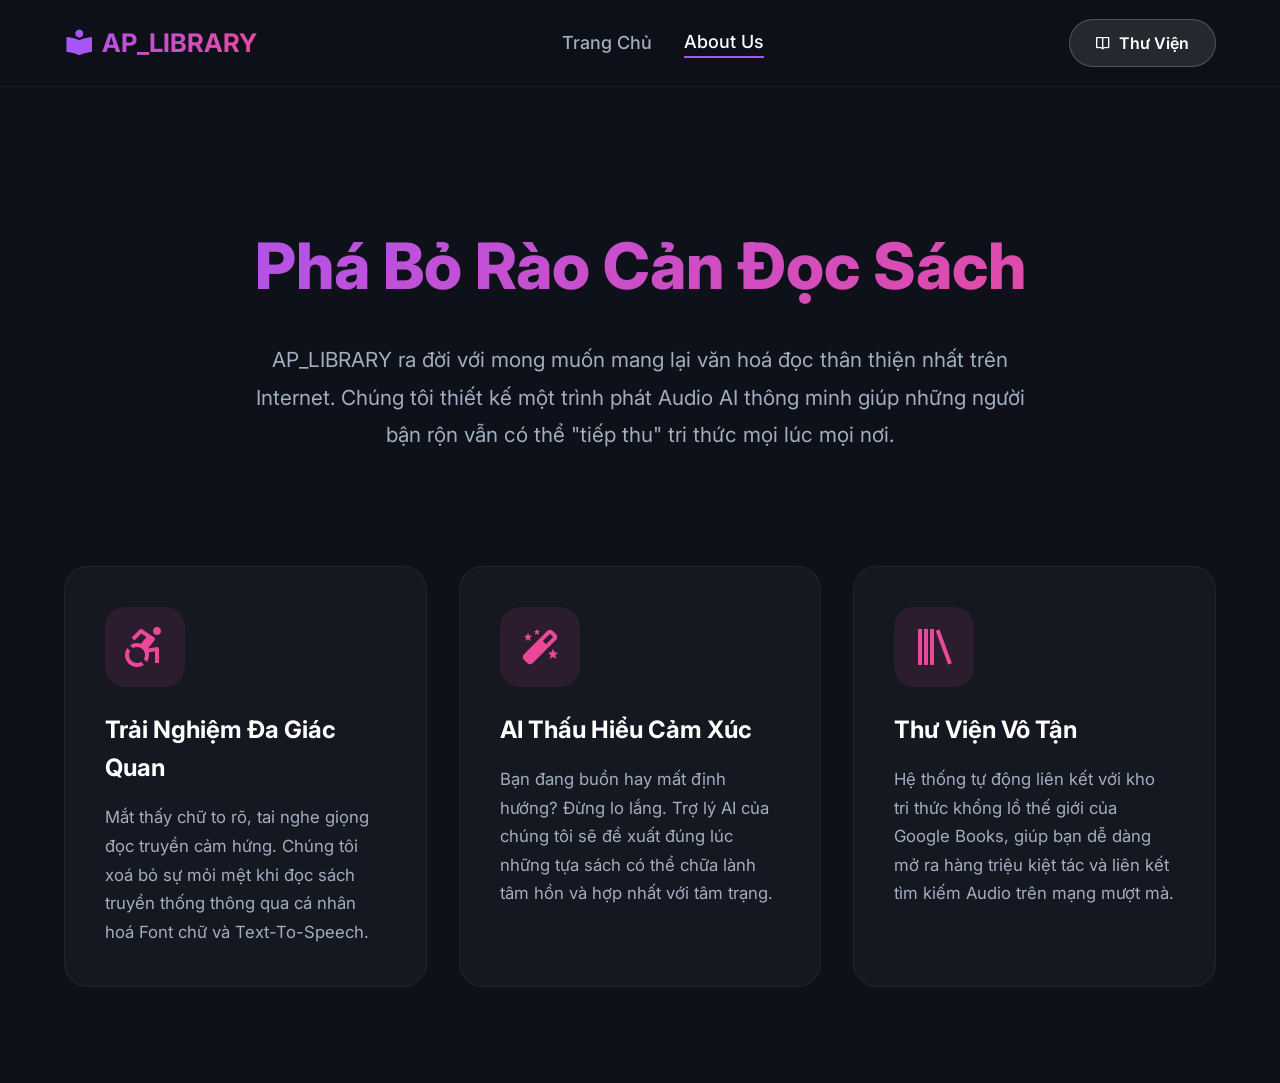
==== about.html @ d9124985 "feat: complete AP_LIBRARY web application - UI, Google Books API, and TTS features" ====
<!DOCTYPE html>
<html lang="en">
<head>
    <meta charset="UTF-8">
    <meta name="viewport" content="width=device-width, initial-scale=1.0">
    <title>About Us - AP_LIBRARY</title>
    
    <link rel="preconnect" href="https://fonts.googleapis.com">
    <link rel="preconnect" href="https://fonts.gstatic.com" crossorigin>
    <link href="https://fonts.googleapis.com/css2?family=Inter:wght@300;400;500;600;700;800&display=swap" rel="stylesheet">
    <link href='https://unpkg.com/boxicons@2.1.4/css/boxicons.min.css' rel='stylesheet'>
    <link rel="stylesheet" href="reset.css">
    <link rel="stylesheet" href="style.css">
    <style>
        .about-hero {
            padding: 8rem 4rem 4rem;
            text-align: center;
            animation: fadeIn 1s ease-out;
        }
        .about-hero h1 {
            font-size: 4rem;
            font-weight: 800;
            margin-bottom: 1.5rem;
            background: var(--primary-gradient);
            -webkit-background-clip: text;
            -webkit-text-fill-color: transparent;
        }
        .about-hero p {
            font-size: 1.3rem;
            color: var(--text-muted);
            max-width: 800px;
            margin: 0 auto 3rem;
            line-height: 1.8;
        }
        .about-grid {
            display: grid;
            grid-template-columns: repeat(auto-fit, minmax(300px, 1fr));
            gap: 2rem;
            padding: 0 4rem 6rem;
            max-width: 1200px;
            margin: 0 auto;
        }
        .about-card {
            background: var(--bg-surface);
            border: 1px solid var(--border-light);
            border-radius: var(--border-radius-lg);
            padding: 2.5rem;
            text-align: left;
            transition: var(--transition);
            opacity: 0;
            transform: translateY(20px);
            animation: slideUp 0.8s ease-out forwards;
        }
        .about-card:nth-child(2) { animation-delay: 0.2s; }
        .about-card:nth-child(3) { animation-delay: 0.4s; }

        .about-card:hover {
            transform: translateY(-5px);
            background: var(--bg-surface-hover);
            border-color: rgba(168, 85, 247, 0.4);
            box-shadow: 0 10px 30px rgba(168, 85, 247, 0.1);
        }
        .about-icon {
            font-size: 3rem;
            color: #ec4899;
            margin-bottom: 1.5rem;
            background: rgba(236, 72, 153, 0.1);
            padding: 1rem;
            border-radius: 20px;
            display: inline-block;
        }
        .about-card h3 {
            font-size: 1.5rem;
            font-weight: 700;
            margin-bottom: 1rem;
            color: white;
        }
        .about-card p {
            color: var(--text-muted);
            line-height: 1.7;
            font-size: 1.05rem;
        }

        @keyframes fadeIn {
            from { opacity: 0; }
            to { opacity: 1; }
        }
        @keyframes slideUp {
            from { opacity: 0; transform: translateY(20px); }
            to { opacity: 1; transform: translateY(0); }
        }

        /* Hover style for nav */
        .nav-links a:hover { color: #e9d5ff !important; }
    </style>
</head>
<body>

    <header class="navbar">
        <div class="logo">
            <i class='bx bxs-book-reader logo-icon'></i>
            <span>AP_LIBRARY</span>
        </div>

        <div class="nav-links" style="display: flex; gap: 2rem; align-items: center; font-weight: 500;">
            <a href="index.html" style="color: var(--text-muted); text-decoration: none; transition: 0.3s;">Trang Chủ</a>
            <a href="about.html" style="color: white; text-decoration: none; transition: 0.3s; border-bottom: 2px solid #a855f7;">About Us</a>
        </div>

        <div class="nav-actions">
            <!-- Nút về màn chính -->
            <a href="index.html" style="text-decoration: none;">
                <button class="btn-ai-toggle" style="background: rgba(255,255,255,0.1); box-shadow: none; border: 1px solid rgba(255,255,255,0.2);">
                    <i class='bx bx-book-open'></i> Thư Viện
                </button>
            </a>
        </div>
    </header>

    <main>
        <section class="about-hero">
            <h1>Phá Bỏ Rào Cản Đọc Sách</h1>
            <p>AP_LIBRARY ra đời với mong muốn mang lại văn hoá đọc thân thiện nhất trên Internet. Chúng tôi thiết kế một trình phát Audio AI thông minh giúp những người bận rộn vẫn có thể "tiếp thu" tri thức mọi lúc mọi nơi.</p>
        </section>

        <section class="about-grid">
            <div class="about-card">
                <i class='bx bx-accessibility about-icon'></i>
                <h3>Trải Nghiệm Đa Giác Quan</h3>
                <p>Mắt thấy chữ to rõ, tai nghe giọng đọc truyền cảm hứng. Chúng tôi xoá bỏ sự mỏi mệt khi đọc sách truyền thống thông qua cá nhân hoá Font chữ và Text-To-Speech.</p>
            </div>
            <div class="about-card">
                <i class='bx bxs-magic-wand about-icon'></i>
                <h3>AI Thấu Hiểu Cảm Xúc</h3>
                <p>Bạn đang buồn hay mất định hướng? Đừng lo lắng. Trợ lý AI của chúng tôi sẽ đề xuất đúng lúc những tựa sách có thể chữa lành tâm hồn và hợp nhất với tâm trạng.</p>
            </div>
            <div class="about-card">
                <i class='bx bx-library about-icon'></i>
                <h3>Thư Viện Vô Tận</h3>
                <p>Hệ thống tự động liên kết với kho tri thức khổng lồ thế giới của Google Books, giúp bạn dễ dàng mở ra hàng triệu kiệt tác và liên kết tìm kiếm Audio trên mạng mượt mà.</p>
            </div>
        </section>
    </main>

</body>
</html>
---- style.css ----
:root {
    --bg-dark: #0f111a;
    --bg-surface: rgba(255, 255, 255, 0.03);
    --bg-surface-hover: rgba(255, 255, 255, 0.08);
    --border-light: rgba(255, 255, 255, 0.05);

    --text-main: #ffffff;
    --text-muted: #a0aec0;
    
    --primary-gradient: linear-gradient(135deg, #a855f7, #ec4899);
    --primary-glow: rgba(168, 85, 247, 0.4);
    
    --font-main: 'Inter', sans-serif;
    --border-radius-lg: 24px;
    --border-radius-md: 16px;
    --transition: all 0.3s cubic-bezier(0.25, 0.8, 0.25, 1);
}

body {
    background-color: var(--bg-dark);
    color: var(--text-main);
    font-family: var(--font-main);
    font-size: 18px; 
    line-height: 1.6;
    overflow-x: hidden;
    -webkit-font-smoothing: antialiased;
}

.navbar {
    display: flex;
    justify-content: space-between;
    align-items: center;
    padding: 1.2rem 4rem;
    position: sticky;
    top: 0;
    z-index: 100;
    background: rgba(15, 17, 26, 0.85);
    backdrop-filter: blur(12px);
    border-bottom: 1px solid var(--border-light);
}

.logo {
    display: flex;
    align-items: center;
    gap: 0.5rem;
    font-size: 1.6rem;
    font-weight: 700;
    background: var(--primary-gradient);
    -webkit-background-clip: text;
    -webkit-text-fill-color: transparent;
}

.logo-icon { 
    font-size: 1.9rem; 
    color: #a855f7; 
    -webkit-text-fill-color: initial; 
}

.search-bar {
    display: flex;
    align-items: center;
    background: var(--bg-surface);
    border: 1px solid var(--border-light);
    border-radius: 50px;
    padding: 0.85rem 1.5rem;
    width: 550px;
    transition: var(--transition);
}

.search-bar:focus-within {
    background: var(--bg-surface-hover);
    border-color: rgba(168, 85, 247, 0.4);
    box-shadow: 0 0 15px rgba(168, 85, 247, 0.15);
}

.search-bar i {
    color: var(--text-muted);
    font-size: 1.3rem;
    margin-right: 12px;
}

.search-bar input {
    background: transparent;
    border: none;
    color: var(--text-main);
    font-family: var(--font-main);
    font-size: 0.95rem;
    width: 100%;
    outline: none;
}

.search-bar input::placeholder {
    color: var(--text-muted);
}

.btn-ai-toggle {
    background: var(--primary-gradient);
    color: white;
    border: none;
    padding: 0.8rem 1.6rem;
    border-radius: 50px;
    font-size: 1rem;
    font-weight: 600;
    cursor: pointer;
    display: flex;
    align-items: center;
    gap: 0.5rem;
    transition: var(--transition);
    box-shadow: 0 4px 15px var(--primary-glow);
    font-family: var(--font-main);
}

.btn-ai-toggle:hover {
    transform: translateY(-2px);
    box-shadow: 0 6px 20px rgba(236, 72, 153, 0.5);
}

.hero {
    padding: 6rem 4rem 4rem;
    text-align: center;
    position: relative;
}

.hero h1 {
    font-size: 3.5rem;
    font-weight: 800;
    margin-bottom: 1.2rem;
    background: linear-gradient(to right, #ffffff, #a0aec0);
    -webkit-background-clip: text;
    -webkit-text-fill-color: transparent;
}

.hero p {
    font-size: 1.25rem;
    color: var(--text-muted);
    max-width: 650px;
    margin: 0 auto;
}

.book-feed { 
    padding: 2rem 4rem 6rem; 
}

.section-title { 
    font-size: 2rem; 
    font-weight: 700; 
    margin-bottom: 2rem; 
}

.loading-state {
    text-align: center;
    color: #a855f7;
    margin-bottom: 2rem;
    font-size: 1.1rem;
    display: none;
}

.grid-container {
    display: grid;
    grid-template-columns: repeat(auto-fill, minmax(280px, 1fr));
    gap: 2rem;
}

.book-card {
    background: var(--bg-surface);
    border: 1px solid var(--border-light);
    border-radius: var(--border-radius-lg);
    padding: 1.5rem;
    transition: var(--transition);
    cursor: pointer;
    text-align: center;
}

.book-card:hover {
    background: var(--bg-surface-hover);
    transform: translateY(-8px);
    border-color: rgba(168, 85, 247, 0.3);
    box-shadow: 0 10px 30px rgba(168, 85, 247, 0.1);
}

.book-cover {
    width: 60%;
    aspect-ratio: 13/20;
    border-radius: 8px;
    object-fit: cover;
    margin: 0 auto 1.2rem;
    display: block;
    box-shadow: 0 10px 20px rgba(0,0,0,0.4);
    transition: transform 0.3s;
}

.book-card:hover .book-cover {
    transform: scale(1.05);
}

.book-title {
    font-size: 1.3rem;
    font-weight: 600;
    margin-bottom: 0.6rem;
}

.book-author {
    font-size: 0.95rem;
    color: var(--text-muted);
}

.btn-open-reader {
    margin-top: 1.5rem;
    background: var(--bg-surface-hover);
    border: 1px solid rgba(168, 85, 247, 0.3);
    color: #e9d5ff;
    padding: 0.8rem 1.5rem;
    border-radius: 50px;
    font-size: 1rem;
    font-weight: 600;
    width: 100%;
    transition: 0.3s;
    font-family: inherit;
    cursor: pointer;
}

.book-card:hover .btn-open-reader {
    background: rgba(168, 85, 247, 0.3);
    color: white;
}

.reader-modal-overlay {
    position: fixed;
    top: 0; left: 0; right: 0; bottom: 0;
    background: rgba(5, 6, 8, 0.98);
    backdrop-filter: blur(15px);
    z-index: 1000; 
    opacity: 0;
    pointer-events: none;
    transition: opacity 0.3s;
    display: flex;
    justify-content: center;
    align-items: center;
}

.reader-modal-overlay.active {
    opacity: 1;
    pointer-events: all;
}

.reader-container {
    width: 95%;
    max-width: 1400px;
    height: 90vh;
    background: rgba(20, 23, 35, 0.9);
    border: 1px solid var(--border-light);
    border-radius: var(--border-radius-lg);
    box-shadow: 0 20px 60px rgba(0,0,0,0.8);
    position: relative;
    overflow: hidden;
    transform: translateY(20px) scale(0.98);
    transition: all 0.4s cubic-bezier(0.175, 0.885, 0.32, 1.275);
}

.reader-modal-overlay.active .reader-container {
    transform: translateY(0) scale(1);
}

.reader-close-btn {
    position: absolute;
    top: 20px;
    right: 20px;
    background: rgba(236, 72, 153, 0.1);
    border: 1px solid rgba(236, 72, 153, 0.3);
    color: #fbcfe8;
    padding: 0.6rem 1.2rem;
    border-radius: 50px;
    font-size: 0.9rem;
    font-weight: 600;
    cursor: pointer;
    z-index: 10;
    transition: 0.3s;
    display: flex; 
    align-items: center; 
    gap: 5px;
    font-family: inherit;
}

.reader-close-btn:hover { 
    background: rgba(236, 72, 153, 0.4); 
    color: white; 
}

.reader-layout {
    display: flex;
    height: 100%;
}

.reader-sidebar {
    width: 300px;
    background: rgba(15, 17, 26, 0.5);
    border-right: 1px solid var(--border-light);
    padding: 2rem 1.5rem;
    display: flex;
    flex-direction: column;
    overflow-y: auto;
}

.sidebar-cover {
    width: 120px;
    border-radius: 6px;
    align-self: center;
    margin-bottom: 1rem;
    box-shadow: 0 5px 15px rgba(0,0,0,0.5);
}

.sidebar-title {
    font-size: 1.2rem; 
    font-weight: 700; 
    text-align: center; 
    line-height: 1.3; 
    margin-bottom: 0.2rem;
}

.sidebar-author {
    font-size: 0.9rem; 
    color: var(--text-muted); 
    text-align: center; 
    margin-bottom: 2rem;
}

.sidebar-links {
    display: flex;
    flex-direction: column;
    gap: 0.8rem;
    margin-bottom: 2rem;
}

.sidebar-btn {
    text-decoration: none;
    padding: 0.8rem 1rem;
    border-radius: 12px;
    font-size: 0.95rem;
    font-weight: 600;
    display: flex;
    align-items: center;
    justify-content: center;
    gap: 8px;
    transition: var(--transition);
}

.btn-buy {
    background: rgba(236, 72, 153, 0.1);
    color: #fbcfe8;
    border: 1px solid rgba(236, 72, 153, 0.3);
}

.btn-buy:hover {
    background: #ec4899;
    color: white;
    box-shadow: 0 4px 15px rgba(236, 72, 153, 0.4);
}

.btn-audio {
    background: rgba(168, 85, 247, 0.1);
    color: #e9d5ff;
    border: 1px solid rgba(168, 85, 247, 0.3);
}

.btn-audio:hover {
    background: #a855f7;
    color: white;
    box-shadow: 0 4px 15px rgba(168, 85, 247, 0.4);
}

.sidebar-chapters {
    display: flex;
    flex-direction: column;
    gap: 0.5rem;
}

.chapter-item {
    background: transparent;
    border: 1px solid transparent;
    color: var(--text-muted);
    padding: 0.8rem 1rem;
    border-radius: 12px;
    text-align: left;
    font-size: 0.95rem;
    cursor: pointer;
    transition: 0.2s;
    font-family: inherit;
}

.chapter-item:hover { 
    background: var(--bg-surface-hover); 
    color: white; 
}

.chapter-item.active {
    background: rgba(168, 85, 247, 0.15);
    border-color: rgba(168, 85, 247, 0.4);
    color: #e9d5ff;
    font-weight: 600;
}

.reader-content {
    flex: 1;
    display: flex;
    flex-direction: column;
    padding: 3rem 5rem;
    position: relative;
    overflow-y: auto;
}

.content-header {
    border-bottom: 1px solid var(--border-light);
    padding-bottom: 2rem;
    margin-bottom: 3rem;
    display: flex;
    justify-content: space-between;
    align-items: flex-end;
}

.content-header h2 {
    font-size: 2.2rem;
    font-weight: 700;
    max-width: 70%;
    color: white;
}

.content-actions { 
    display: flex; 
    gap: 10px; 
}

.btn-reader-action {
    padding: 0.8rem 1.5rem;
    border-radius: 50px;
    font-weight: 600;
    cursor: pointer;
    display: flex; 
    align-items: center; 
    gap: 8px;
    transition: 0.3s; 
    border: none; 
    font-family: inherit; 
    font-size: 1rem;
}

.play-action { 
    background: #a855f7; 
    color: white; 
    box-shadow: 0 4px 15px rgba(168, 85, 247, 0.4); 
}

.play-action:hover { 
    background: #9333ea; 
    transform: translateY(-2px); 
}

.pause-action { 
    background: #ec4899; 
    color: white; 
    box-shadow: 0 4px 15px rgba(236, 72, 153, 0.4); 
}

.pause-action:hover { 
    background: #db2777; 
    transform: translateY(-2px); 
}

.content-body {
    font-size: 1.3rem; 
    line-height: 1.8;
    color: #cbd5e1;
    max-width: 850px;
    margin: 0 auto;
    padding-bottom: 5rem;
}

.content-body p { 
    margin-bottom: 1.5rem; 
}

.tts-status {
    position: fixed; 
    top: 95px; 
    left: 50%; 
    transform: translateX(-50%);
    background: rgba(20, 23, 35, 0.95); 
    backdrop-filter: blur(10px);
    border: 1px solid rgba(168, 85, 247, 0.4); 
    padding: 0.8rem 1.5rem; 
    border-radius: 50px;
    z-index: 2000; 
    display: flex; 
    align-items: center; 
    gap: 1rem; 
    box-shadow: 0 10px 25px rgba(168, 85, 247, 0.2);
}

.tts-status.hidden { 
    display: none; 
}

.tts-status span { 
    font-size: 0.95rem; 
    color: #e9d5ff; 
    font-weight: 500; 
}

.tts-stop {
    background: rgba(236, 72, 153, 0.2); 
    color: #fbcfe8; 
    border: 1px solid transparent;
    border-radius: 20px; 
    padding: 0.3rem 0.8rem; 
    cursor: pointer; 
    transition: 0.2s;
    font-family: inherit;
}

.tts-stop:hover { 
    background: rgba(236, 72, 153, 0.5); 
    color: white; 
}

.wave { 
    display: flex; 
    align-items: center; 
    gap: 3px; 
    height: 15px; 
}

.wave .bar { 
    width: 3px; 
    background-color: #ec4899; 
    animation: wave-anim 1s ease-in-out infinite; 
    border-radius: 2px; 
}

.wave .bar:nth-child(1) { height: 6px; animation-delay: 0s; }
.wave .bar:nth-child(2) { height: 15px; animation-delay: -0.2s; }
.wave .bar:nth-child(3) { height: 10px; animation-delay: -0.4s; }

@keyframes wave-anim {
    0%, 100% { transform: scaleY(0.7); }
    50% { transform: scaleY(1.5); }
}

.ai-widget {
    position: fixed; 
    bottom: 30px; 
    right: 30px; 
    width: 360px;
    background: rgba(20, 23, 35, 0.95); 
    backdrop-filter: blur(15px);
    border: 1px solid var(--border-light); 
    border-radius: var(--border-radius-lg);
    box-shadow: 0 15px 40px rgba(0,0,0,0.4); 
    display: flex; 
    flex-direction: column;
    z-index: 2000; 
    transform: translateY(150%) scale(0.9); 
    opacity: 0; 
    transition: all 0.4s ease;
}

.ai-widget.open { 
    transform: translateY(0) scale(1); 
    opacity: 1; 
}

.ai-header { 
    display: flex; 
    justify-content: space-between; 
    padding: 1rem 1.5rem; 
    border-bottom: 1px solid var(--border-light); 
}

.ai-title { 
    font-weight: 600; 
    display: flex; 
    align-items: center; 
    gap: 0.5rem; 
    color: #e9d5ff; 
}

.close-ai-btn { 
    background: none; 
    border: none; 
    color: var(--text-muted); 
    cursor: pointer; 
    font-size: 1.2rem; 
}

.ai-body { 
    padding: 1.5rem; 
    max-height: 450px; 
    overflow-y: auto; 
    display: flex; 
    flex-direction: column; 
    gap: 1rem; 
}

.chat-message { 
    padding: 1rem; 
    border-radius: 16px; 
    font-size: 0.95rem; 
}

.ai-message { 
    background: rgba(168, 85, 247, 0.1); 
    border: 1px solid rgba(168, 85, 247, 0.2); 
    border-top-left-radius: 4px; 
}

.user-message { 
    background: var(--bg-surface-hover); 
    align-self: flex-end; 
    border-top-right-radius: 4px; 
    margin-left: 2rem; 
}

.mood-chips { 
    display: flex; 
    flex-wrap: wrap; 
    gap: 0.5rem; 
    margin-top: 0.5rem; 
}

.mood-chip {
    background: rgba(255, 255, 255, 0.05); 
    border: 1px solid var(--border-light); 
    color: var(--text-main);
    padding: 0.5rem 0.8rem; 
    border-radius: 50px; 
    cursor: pointer; 
    transition: 0.2s; 
    font-family: inherit;
}

.mood-chip:hover { 
    background: rgba(255, 255, 255, 0.1); 
}

.typing-indicator { 
    display: none; 
    align-items: center; 
    gap: 4px; 
    padding: 0.8rem 1rem; 
    background: rgba(168, 85, 247, 0.05); 
    border-radius: 16px; 
    width: fit-content; 
}

.typing-indicator span { 
    width: 6px; 
    height: 6px; 
    background: #a855f7; 
    border-radius: 50%; 
    animation: typing 1.4s infinite ease-in-out both; 
}

.typing-indicator span:nth-child(1) { animation-delay: -0.32s; }
.typing-indicator span:nth-child(2) { animation-delay: -0.16s; }

::-webkit-scrollbar { 
    width: 8px; 
}

::-webkit-scrollbar-track { 
    background: transparent; 
}

::-webkit-scrollbar-thumb { 
    background: rgba(255, 255, 255, 0.1); 
    border-radius: 10px; 
}

::-webkit-scrollbar-thumb:hover { 
    background: rgba(255, 255, 255, 0.3); 
}
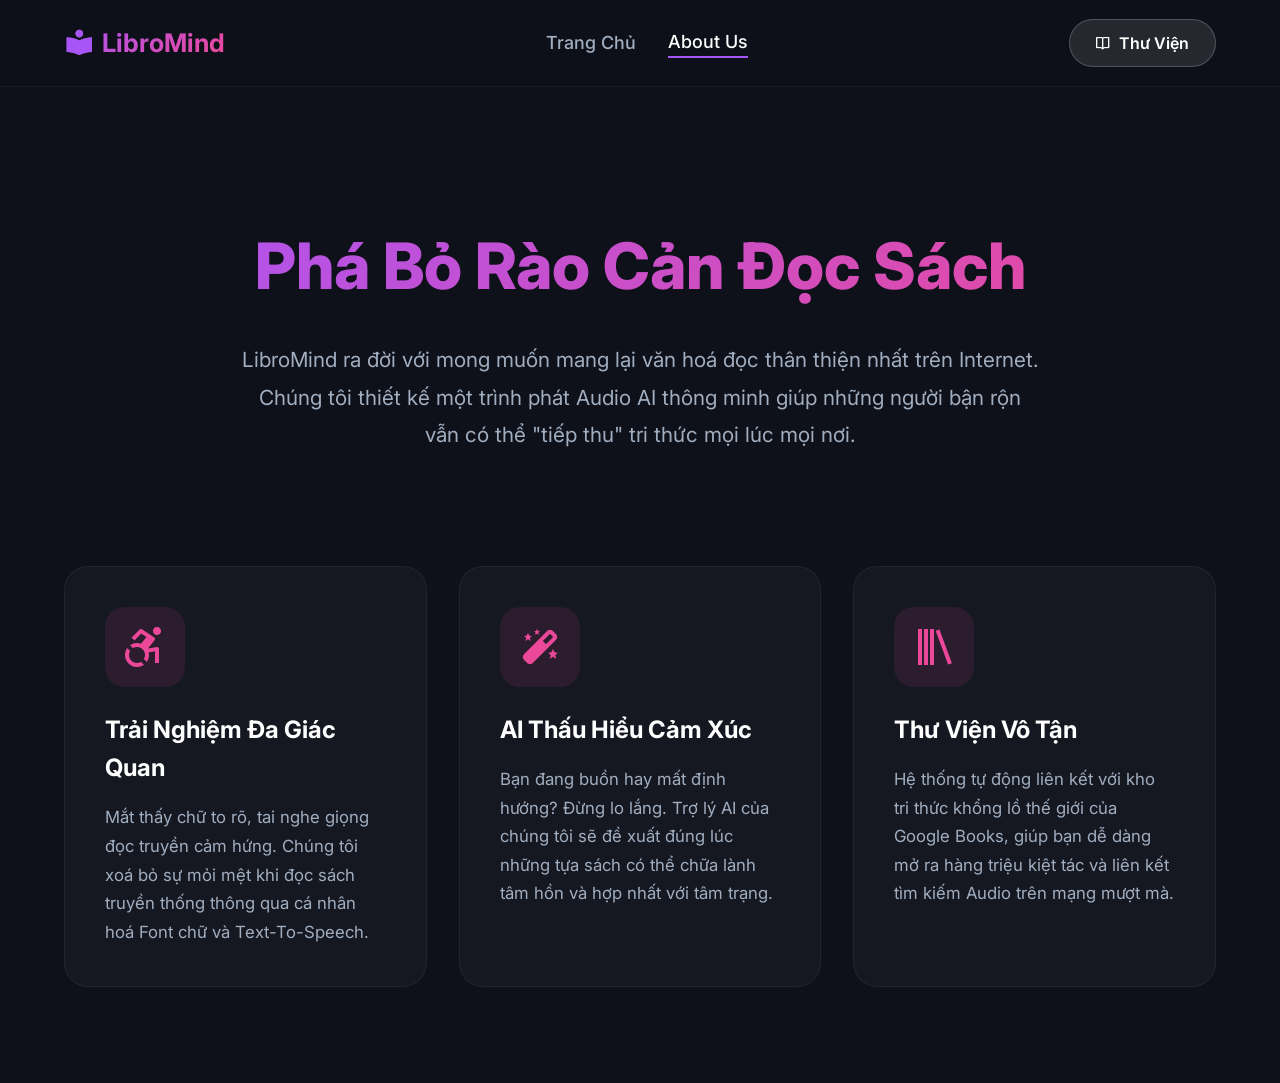
==== commit f02244cb: "Updating more books and higher accuracy 22:16 16/04/2026" ====
--- a/about.html
+++ b/about.html
@@ -3,8 +3,7 @@
 <head>
     <meta charset="UTF-8">
     <meta name="viewport" content="width=device-width, initial-scale=1.0">
-    <title>About Us - AP_LIBRARY</title>
-    
+    <title>About Us - LibroMind</title>
     <link rel="preconnect" href="https://fonts.googleapis.com">
     <link rel="preconnect" href="https://fonts.gstatic.com" crossorigin>
     <link href="https://fonts.googleapis.com/css2?family=Inter:wght@300;400;500;600;700;800&display=swap" rel="stylesheet">
@@ -99,7 +98,7 @@
     <header class="navbar">
         <div class="logo">
             <i class='bx bxs-book-reader logo-icon'></i>
-            <span>AP_LIBRARY</span>
+            <span>LibroMind</span>
         </div>
 
         <div class="nav-links" style="display: flex; gap: 2rem; align-items: center; font-weight: 500;">
@@ -108,7 +107,6 @@
         </div>
 
         <div class="nav-actions">
-            <!-- Nút về màn chính -->
             <a href="index.html" style="text-decoration: none;">
                 <button class="btn-ai-toggle" style="background: rgba(255,255,255,0.1); box-shadow: none; border: 1px solid rgba(255,255,255,0.2);">
                     <i class='bx bx-book-open'></i> Thư Viện
@@ -120,7 +118,7 @@
     <main>
         <section class="about-hero">
             <h1>Phá Bỏ Rào Cản Đọc Sách</h1>
-            <p>AP_LIBRARY ra đời với mong muốn mang lại văn hoá đọc thân thiện nhất trên Internet. Chúng tôi thiết kế một trình phát Audio AI thông minh giúp những người bận rộn vẫn có thể "tiếp thu" tri thức mọi lúc mọi nơi.</p>
+            <p>LibroMind ra đời với mong muốn mang lại văn hoá đọc thân thiện nhất trên Internet. Chúng tôi thiết kế một trình phát Audio AI thông minh giúp những người bận rộn vẫn có thể "tiếp thu" tri thức mọi lúc mọi nơi.</p>
         </section>
 
         <section class="about-grid">
--- a/style.css
+++ b/style.css
@@ -222,6 +222,20 @@
 .book-card:hover .btn-open-reader {
     background: rgba(168, 85, 247, 0.3);
     color: white;
+}
+
+.pagination-actions {
+    text-align: center;
+    margin-top: 3.5rem;
+}
+
+#btn-load-more {
+    display: inline-flex;
+    justify-content: center;
+    width: auto;
+    padding: 0.8rem 2.5rem;
+    font-size: 1.1rem;
+    border-color: rgba(168, 85, 247, 0.5);
 }
 
 .reader-modal-overlay {
